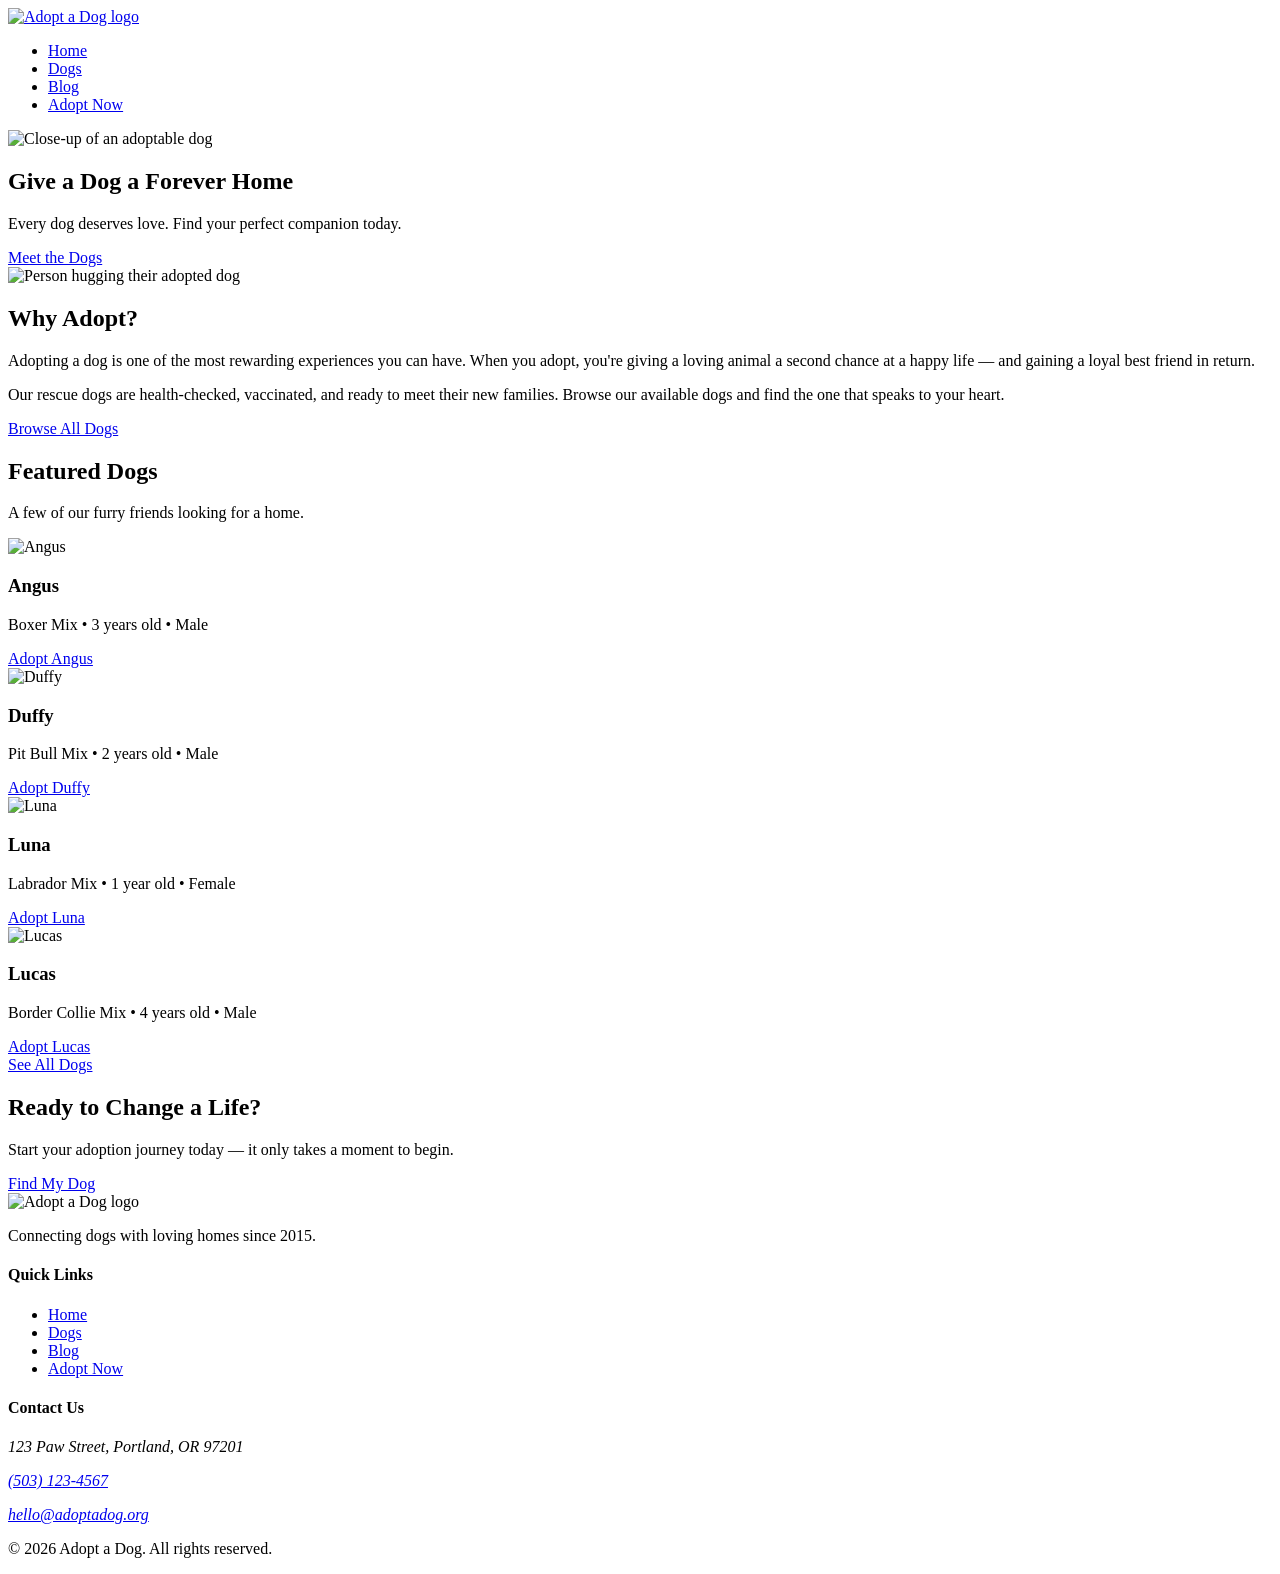
==== index.html @ b6766a7f "HW1" ====
<!DOCTYPE html>
<html lang="en">
  <head>
    <meta charset="UTF-8" />
    <meta name="viewport" content="width=device-width, initial-scale=1.0" />
    <title>Adopt a Dog</title>
    <link rel="stylesheet" href="css/style.css" />
  </head>
  <body>

    <!-- ===================== HEADER / NAV ===================== -->
    <header class="site-header">
      <div class="container header-inner">
        <a href="index.html" class="logo">
          <img src="images/adoptadog-logo.svg" alt="Adopt a Dog logo" />
        </a>
        <nav class="main-nav">
          <ul>
            <li><a href="index.html">Home</a></li>
            <li><a href="dogs.html">Dogs</a></li>
            <li><a href="blog.html">Blog</a></li>
            <li><a href="checkout.html" class="nav-btn">Adopt Now</a></li>
          </ul>
        </nav>
      </div>
    </header>

    <main>

      <!-- ===================== HERO ===================== -->
      <section class="hero">
        <img
          src="images/header-image.jpg"
          alt="Close-up of an adoptable dog"
          class="hero-image"
        />
        <div class="hero-overlay">
          <h1>Give a Dog a Forever Home</h1>
          <p>Every dog deserves love. Find your perfect companion today.</p>
          <a href="dogs.html" class="btn">Meet the Dogs</a>
        </div>
      </section>

      <!-- ===================== INTRO ===================== -->
      <section class="intro container">
        <div class="intro-image">
          <img src="images/home-intro.jpg" alt="Person hugging their adopted dog" />
        </div>
        <div class="intro-text">
          <h2>Why Adopt?</h2>
          <p>
            Adopting a dog is one of the most rewarding experiences you can have.
            When you adopt, you're giving a loving animal a second chance at a
            happy life — and gaining a loyal best friend in return.
          </p>
          <p>
            Our rescue dogs are health-checked, vaccinated, and ready to meet
            their new families. Browse our available dogs and find the one that
            speaks to your heart.
          </p>
          <a href="dogs.html" class="btn">Browse All Dogs</a>
        </div>
      </section>

      <!-- ===================== FEATURED DOGS ===================== -->
      <section class="featured-dogs">
        <div class="container">
          <h2>Featured Dogs</h2>
          <p class="section-sub">A few of our furry friends looking for a home.</p>
          <div class="dog-grid">

            <article class="dog-card">
              <img src="images/angus-card.jpg" alt="Angus" />
              <div class="dog-card-body">
                <h3>Angus</h3>
                <p class="breed">Boxer Mix &bull; 3 years old &bull; Male</p>
                <a href="checkout.html" class="btn btn-sm">Adopt Angus</a>
              </div>
            </article>

            <article class="dog-card">
              <img src="images/duffy-card.jpg" alt="Duffy" />
              <div class="dog-card-body">
                <h3>Duffy</h3>
                <p class="breed">Pit Bull Mix &bull; 2 years old &bull; Male</p>
                <a href="checkout.html" class="btn btn-sm">Adopt Duffy</a>
              </div>
            </article>

            <article class="dog-card">
              <img src="images/luna-card.jpg" alt="Luna" />
              <div class="dog-card-body">
                <h3>Luna</h3>
                <p class="breed">Labrador Mix &bull; 1 year old &bull; Female</p>
                <a href="checkout.html" class="btn btn-sm">Adopt Luna</a>
              </div>
            </article>

            <article class="dog-card">
              <img src="images/lucas-card.jpg" alt="Lucas" />
              <div class="dog-card-body">
                <h3>Lucas</h3>
                <p class="breed">Border Collie Mix &bull; 4 years old &bull; Male</p>
                <a href="checkout.html" class="btn btn-sm">Adopt Lucas</a>
              </div>
            </article>

          </div>
          <div class="section-cta">
            <a href="dogs.html" class="btn">See All Dogs</a>
          </div>
        </div>
      </section>

      <!-- ===================== CALL TO ACTION ===================== -->
      <section class="cta-banner">
        <div class="container">
          <h2>Ready to Change a Life?</h2>
          <p>Start your adoption journey today — it only takes a moment to begin.</p>
          <a href="dogs.html" class="btn btn-light">Find My Dog</a>
        </div>
      </section>

    </main>

    <!-- ===================== FOOTER ===================== -->
    <footer class="site-footer">
      <div class="container footer-inner">
        <div class="footer-brand">
          <img src="images/adoptadog-logo.svg" alt="Adopt a Dog logo" />
          <p>Connecting dogs with loving homes since 2015.</p>
        </div>
        <nav class="footer-nav">
          <h4>Quick Links</h4>
          <ul>
            <li><a href="index.html">Home</a></li>
            <li><a href="dogs.html">Dogs</a></li>
            <li><a href="blog.html">Blog</a></li>
            <li><a href="checkout.html">Adopt Now</a></li>
          </ul>
        </nav>
        <div class="footer-contact">
          <h4>Contact Us</h4>
          <address>
            <p>123 Paw Street, Portland, OR 97201</p>
            <p><a href="tel:+15031234567">(503) 123-4567</a></p>
            <p><a href="mailto:hello@adoptadog.org">hello@adoptadog.org</a></p>
          </address>
        </div>
      </div>
      <p class="footer-copy">&copy; 2026 Adopt a Dog. All rights reserved.</p>
    </footer>

  </body>
</html>
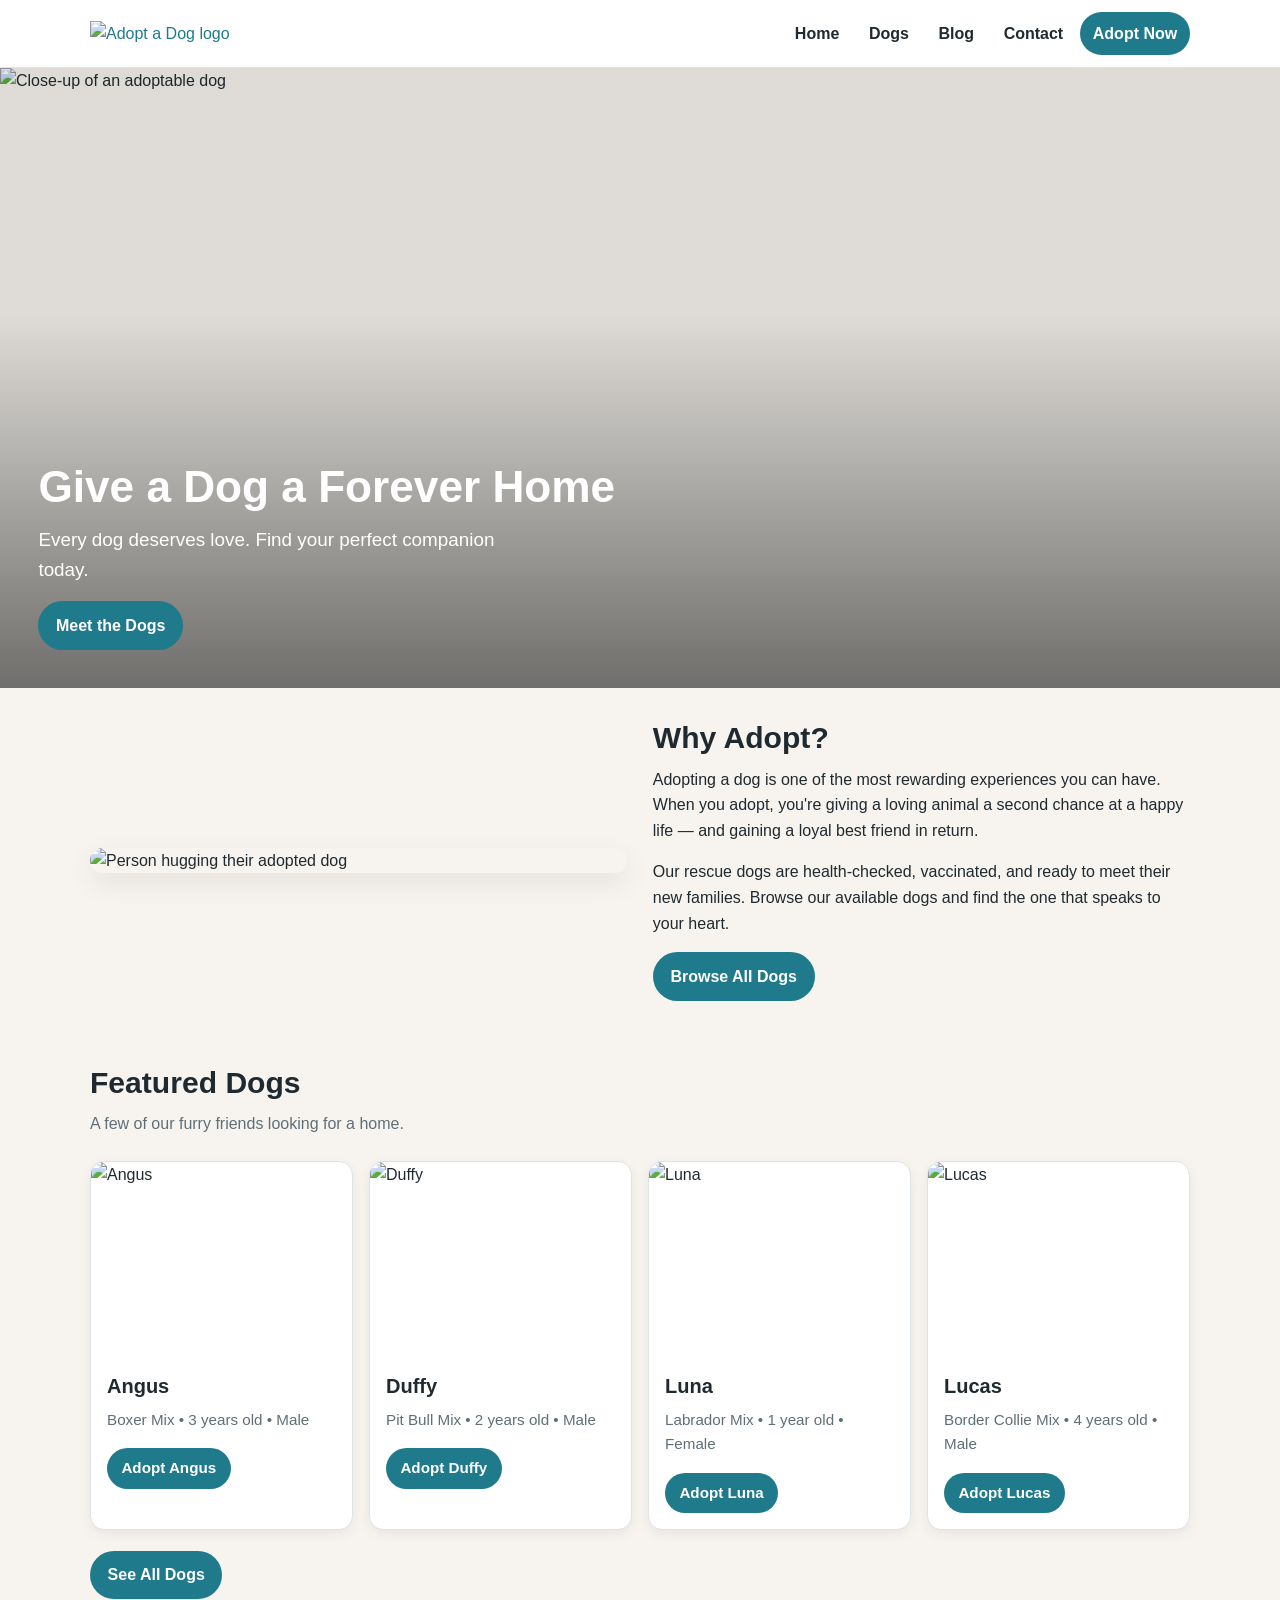
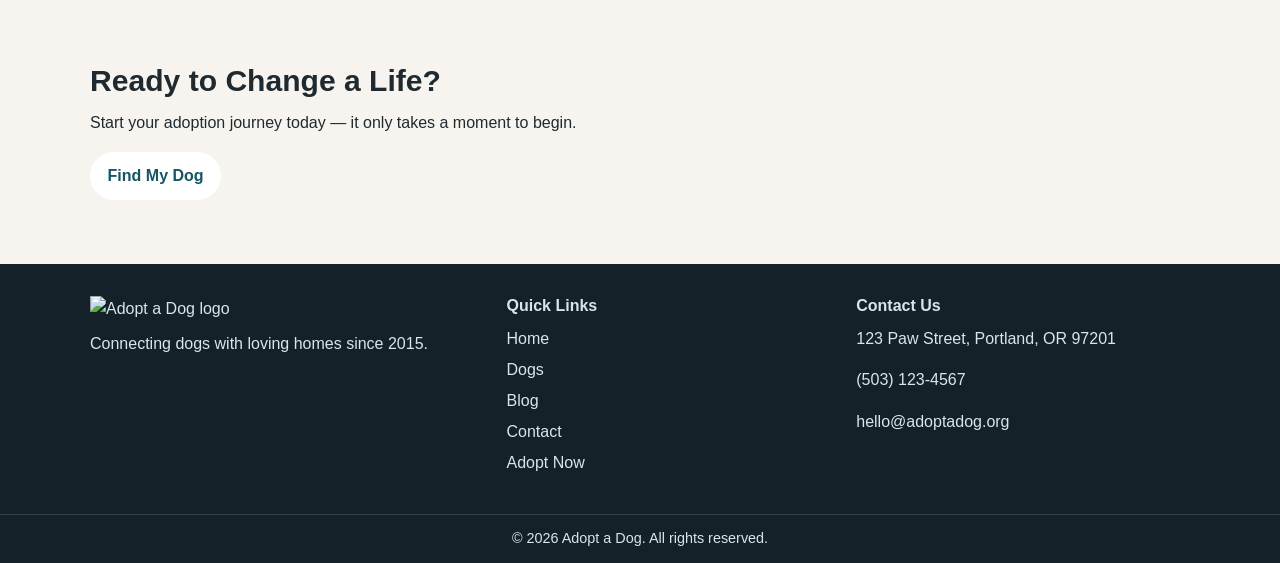
==== commit 66ffa53a: "HW4" ====
--- a/index.html
+++ b/index.html
@@ -19,6 +19,7 @@
             <li><a href="index.html">Home</a></li>
             <li><a href="dogs.html">Dogs</a></li>
             <li><a href="blog.html">Blog</a></li>
+            <li><a href="contact.html">Contact</a></li>
             <li><a href="checkout.html" class="nav-btn">Adopt Now</a></li>
           </ul>
         </nav>
@@ -136,6 +137,7 @@
             <li><a href="index.html">Home</a></li>
             <li><a href="dogs.html">Dogs</a></li>
             <li><a href="blog.html">Blog</a></li>
+            <li><a href="contact.html">Contact</a></li>
             <li><a href="checkout.html">Adopt Now</a></li>
           </ul>
         </nav>
--- a/css/style.css
+++ b/css/style.css
@@ -0,0 +1,620 @@
+:root {
+  --bg: #f7f4ef;
+  --surface: #ffffff;
+  --surface-soft: #f2ede5;
+  --text: #1f2a30;
+  --muted: #5f6f78;
+  --brand: #1f7a8c;
+  --brand-dark: #165563;
+  --line: #dde4e7;
+  --radius: 14px;
+  --shadow: 0 10px 28px rgba(0, 0, 0, 0.08);
+}
+
+* {
+  box-sizing: border-box;
+}
+
+html {
+  font-size: 16px;
+}
+
+body {
+  margin: 0;
+  font-family: "Segoe UI", Tahoma, Geneva, Verdana, sans-serif;
+  color: var(--text);
+  background: var(--bg);
+  line-height: 1.6;
+}
+
+img {
+  display: block;
+  max-width: 100%;
+  height: auto;
+}
+
+a {
+  color: var(--brand);
+  text-decoration: none;
+}
+
+a:hover,
+a:focus-visible {
+  text-decoration: underline;
+}
+
+.container {
+  width: min(1100px, 92%);
+  margin: 0 auto;
+}
+
+h1,
+h2,
+h3,
+h4 {
+  margin: 0 0 0.65rem;
+  line-height: 1.2;
+}
+
+h1 {
+  font-size: clamp(1.9rem, 2.2vw + 1rem, 3rem);
+}
+
+h2 {
+  font-size: clamp(1.45rem, 1.1vw + 1rem, 2.1rem);
+}
+
+h3 {
+  font-size: 1.25rem;
+}
+
+p {
+  margin: 0 0 1rem;
+}
+
+ul,
+ol {
+  margin: 0 0 1rem 1.2rem;
+  padding: 0;
+}
+
+/* Header */
+.site-header {
+  background: var(--surface);
+  border-bottom: 1px solid var(--line);
+  position: sticky;
+  top: 0;
+  z-index: 10;
+}
+
+.header-inner {
+  display: flex;
+  align-items: center;
+  justify-content: space-between;
+  gap: 1rem;
+  padding: 0.75rem 0;
+}
+
+.logo img {
+  width: 170px;
+}
+
+.main-nav ul {
+  list-style: none;
+  display: flex;
+  gap: 0.25rem;
+  margin: 0;
+}
+
+.main-nav a {
+  display: inline-block;
+  color: var(--text);
+  font-weight: 600;
+  padding: 0.55rem 0.8rem;
+  border-radius: 999px;
+}
+
+.main-nav a:hover,
+.main-nav a:focus-visible {
+  text-decoration: none;
+  background: #edf5f7;
+}
+
+.main-nav .nav-btn {
+  color: #fff;
+  background: var(--brand);
+}
+
+.main-nav .nav-btn:hover,
+.main-nav .nav-btn:focus-visible {
+  background: var(--brand-dark);
+}
+
+/* Buttons */
+.btn {
+  display: inline-block;
+  background: var(--brand);
+  color: #fff;
+  font-weight: 700;
+  border: 0;
+  border-radius: 999px;
+  padding: 0.72rem 1.1rem;
+  cursor: pointer;
+  text-decoration: none;
+}
+
+.btn:hover,
+.btn:focus-visible {
+  background: var(--brand-dark);
+  text-decoration: none;
+}
+
+.btn-sm {
+  padding: 0.5rem 0.9rem;
+  font-size: 0.95rem;
+}
+
+.btn-light {
+  background: #fff;
+  color: var(--brand-dark);
+}
+
+.btn-light:hover,
+.btn-light:focus-visible {
+  background: #f2f7f8;
+}
+
+.btn-outline {
+  background: transparent;
+  color: var(--brand);
+  border: 2px solid var(--brand);
+}
+
+.btn-outline:hover,
+.btn-outline:focus-visible {
+  color: #fff;
+  background: var(--brand);
+}
+
+/* Home Hero */
+.hero {
+  position: relative;
+  min-height: min(78vh, 620px);
+}
+
+.hero-image {
+  width: 100%;
+  height: min(78vh, 620px);
+  object-fit: cover;
+}
+
+.hero-overlay {
+  position: absolute;
+  inset: 0;
+  display: flex;
+  flex-direction: column;
+  justify-content: flex-end;
+  align-items: flex-start;
+  padding: clamp(1.2rem, 3vw, 3rem);
+  color: #fff;
+  background: linear-gradient(to top, rgba(0, 0, 0, 0.55), rgba(0, 0, 0, 0.1) 60%);
+}
+
+.hero-overlay p {
+  font-size: clamp(1rem, 0.35vw + 0.9rem, 1.2rem);
+  max-width: 48ch;
+}
+
+/* Shared Sections */
+.intro,
+.featured-dogs,
+.cta-banner,
+.all-dogs,
+.blog-section,
+.dog-profile,
+.adoption-form-section,
+.more-dogs {
+  padding: clamp(2rem, 2.5vw, 4rem) 0;
+}
+
+.intro {
+  display: grid;
+  grid-template-columns: 1fr 1fr;
+  gap: clamp(1rem, 2vw, 2.4rem);
+  align-items: center;
+}
+
+.intro-image img {
+  border-radius: var(--radius);
+  box-shadow: var(--shadow);
+}
+
+.section-sub {
+  color: var(--muted);
+  margin-bottom: 1.5rem;
+}
+
+.section-cta {
+  margin-top: 1.3rem;
+}
+
+.page-hero {
+  background: linear-gradient(135deg, #e5f2f5, #eef6f8);
+  border-bottom: 1px solid var(--line);
+  padding: 2.2rem 0;
+}
+
+.page-hero p {
+  max-width: 60ch;
+  color: var(--muted);
+}
+
+/* Cards */
+.dog-grid {
+  display: grid;
+  gap: 1rem;
+  grid-template-columns: repeat(auto-fit, minmax(220px, 1fr));
+}
+
+.dog-card {
+  background: var(--surface);
+  border: 1px solid var(--line);
+  border-radius: var(--radius);
+  overflow: hidden;
+  box-shadow: 0 4px 12px rgba(0, 0, 0, 0.06);
+}
+
+.dog-card img {
+  width: 100%;
+  aspect-ratio: 4 / 3;
+  object-fit: cover;
+}
+
+.dog-card-body {
+  padding: 1rem;
+}
+
+.breed {
+  color: var(--muted);
+  font-size: 0.95rem;
+}
+
+.dog-desc {
+  font-size: 0.96rem;
+}
+
+/* Filter Bar */
+.filter-bar {
+  border-bottom: 1px solid var(--line);
+  background: var(--surface);
+}
+
+.filter-form {
+  display: grid;
+  gap: 0.7rem;
+  grid-template-columns: repeat(3, minmax(140px, 1fr)) auto;
+  padding: 1rem 0;
+  align-items: end;
+}
+
+.filter-form label {
+  display: block;
+  margin-bottom: 0.35rem;
+  font-size: 0.92rem;
+  font-weight: 600;
+}
+
+.filter-form select {
+  width: 100%;
+}
+
+/* Blog */
+.blog-grid {
+  display: grid;
+  gap: 1rem;
+  grid-template-columns: repeat(2, minmax(250px, 1fr));
+}
+
+.blog-post {
+  background: var(--surface);
+  border: 1px solid var(--line);
+  border-radius: var(--radius);
+  overflow: hidden;
+}
+
+.blog-post--featured {
+  display: grid;
+  gap: 0;
+  grid-template-columns: 1.2fr 1fr;
+  margin-bottom: 1rem;
+}
+
+.blog-post-image img {
+  width: 100%;
+  height: 100%;
+  object-fit: cover;
+}
+
+.blog-post-content {
+  padding: 1rem 1.1rem;
+}
+
+.blog-tag {
+  display: inline-block;
+  font-size: 0.8rem;
+  color: var(--brand-dark);
+  background: #dceef2;
+  border-radius: 999px;
+  padding: 0.2rem 0.65rem;
+  margin-bottom: 0.55rem;
+}
+
+.blog-meta {
+  color: var(--muted);
+  font-size: 0.9rem;
+}
+
+.blog-post-content h2 {
+  font-size: 1.25rem;
+}
+
+/* Profile and Form */
+.dog-profile {
+  display: grid;
+  grid-template-columns: minmax(280px, 1fr) 1.2fr;
+  gap: 1.3rem;
+  align-items: start;
+}
+
+.dog-profile-image img {
+  border-radius: var(--radius);
+  box-shadow: var(--shadow);
+}
+
+.dog-stats {
+  display: grid;
+  grid-template-columns: max-content 1fr;
+  gap: 0.4rem 1rem;
+  background: var(--surface-soft);
+  border: 1px solid var(--line);
+  border-radius: var(--radius);
+  padding: 1rem;
+  margin-bottom: 1rem;
+}
+
+.dog-stats dt {
+  font-weight: 700;
+}
+
+.dog-stats dd {
+  margin: 0;
+}
+
+.temperament-list {
+  columns: 2;
+}
+
+.adoption-form-section {
+  background: #edf3f5;
+  border-top: 1px solid var(--line);
+  border-bottom: 1px solid var(--line);
+}
+
+.adoption-form {
+  display: grid;
+  gap: 1rem;
+}
+
+fieldset {
+  border: 1px solid #cfdadd;
+  background: var(--surface);
+  border-radius: 12px;
+  padding: 1rem;
+}
+
+legend {
+  font-weight: 700;
+  padding: 0 0.4rem;
+}
+
+.form-group {
+  margin-bottom: 0.85rem;
+}
+
+.form-group:last-child {
+  margin-bottom: 0;
+}
+
+label {
+  display: block;
+  font-weight: 600;
+  margin-bottom: 0.35rem;
+}
+
+input,
+select,
+textarea,
+button {
+  font: inherit;
+}
+
+input,
+select,
+textarea {
+  width: 100%;
+  padding: 0.65rem 0.7rem;
+  border-radius: 8px;
+  border: 1px solid #b9c8ce;
+  background: #fff;
+}
+
+input:focus-visible,
+select:focus-visible,
+textarea:focus-visible,
+button:focus-visible,
+a:focus-visible {
+  outline: 3px solid rgba(31, 122, 140, 0.3);
+  outline-offset: 1px;
+}
+
+.form-actions {
+  display: flex;
+  flex-wrap: wrap;
+  gap: 0.65rem;
+}
+
+/* Contact Page */
+.contact-section {
+  padding: clamp(2rem, 2.5vw, 4rem) 0;
+}
+
+.contact-layout {
+  display: grid;
+  grid-template-columns: minmax(240px, 0.9fr) 1.3fr;
+  gap: 1rem;
+  align-items: start;
+}
+
+.contact-details {
+  background: var(--surface-soft);
+  border: 1px solid var(--line);
+  border-radius: var(--radius);
+  padding: 1rem;
+}
+
+.contact-list {
+  margin: 0;
+  padding-left: 1rem;
+}
+
+.contact-list li {
+  margin-bottom: 0.55rem;
+}
+
+.contact-form {
+  display: grid;
+  gap: 1rem;
+}
+
+.field-label {
+  margin: 0 0 0.4rem;
+  font-weight: 600;
+}
+
+.inline-options {
+  display: flex;
+  flex-wrap: wrap;
+  gap: 0.75rem 1.2rem;
+  margin-bottom: 1rem;
+}
+
+.inline-options label,
+.checkbox-group label {
+  display: inline-flex;
+  gap: 0.45rem;
+  align-items: center;
+  font-weight: 500;
+}
+
+.inline-options input,
+.checkbox-group input {
+  width: auto;
+}
+
+/* Footer */
+.site-footer {
+  background: #142128;
+  color: #d9e5ea;
+  margin-top: 2rem;
+}
+
+.footer-inner {
+  display: grid;
+  gap: 1rem;
+  grid-template-columns: 1.2fr 1fr 1fr;
+  padding: 2rem 0;
+}
+
+.footer-brand img {
+  width: 180px;
+  margin-bottom: 0.6rem;
+}
+
+.site-footer a {
+  color: #d9e5ea;
+}
+
+.footer-nav ul {
+  list-style: none;
+  margin: 0;
+}
+
+.footer-nav li {
+  margin-bottom: 0.35rem;
+}
+
+.footer-contact address {
+  font-style: normal;
+}
+
+.footer-copy {
+  margin: 0;
+  text-align: center;
+  padding: 0.8rem;
+  border-top: 1px solid rgba(255, 255, 255, 0.14);
+  font-size: 0.9rem;
+}
+
+/* Responsive Foundations */
+@media (max-width: 1000px) {
+  .header-inner {
+    flex-wrap: wrap;
+  }
+
+  .main-nav ul {
+    flex-wrap: wrap;
+    justify-content: flex-end;
+  }
+
+  .blog-post--featured {
+    grid-template-columns: 1fr;
+  }
+
+  .dog-profile {
+    grid-template-columns: 1fr;
+  }
+
+  .footer-inner {
+    grid-template-columns: repeat(2, minmax(220px, 1fr));
+  }
+}
+
+@media (max-width: 760px) {
+  .intro {
+    grid-template-columns: 1fr;
+  }
+
+  .filter-form {
+    grid-template-columns: 1fr;
+  }
+
+  .blog-grid {
+    grid-template-columns: 1fr;
+  }
+
+  .temperament-list {
+    columns: 1;
+  }
+
+  .footer-inner {
+    grid-template-columns: 1fr;
+  }
+
+  .main-nav ul {
+    justify-content: flex-start;
+  }
+
+  .contact-layout {
+    grid-template-columns: 1fr;
+  }
+}
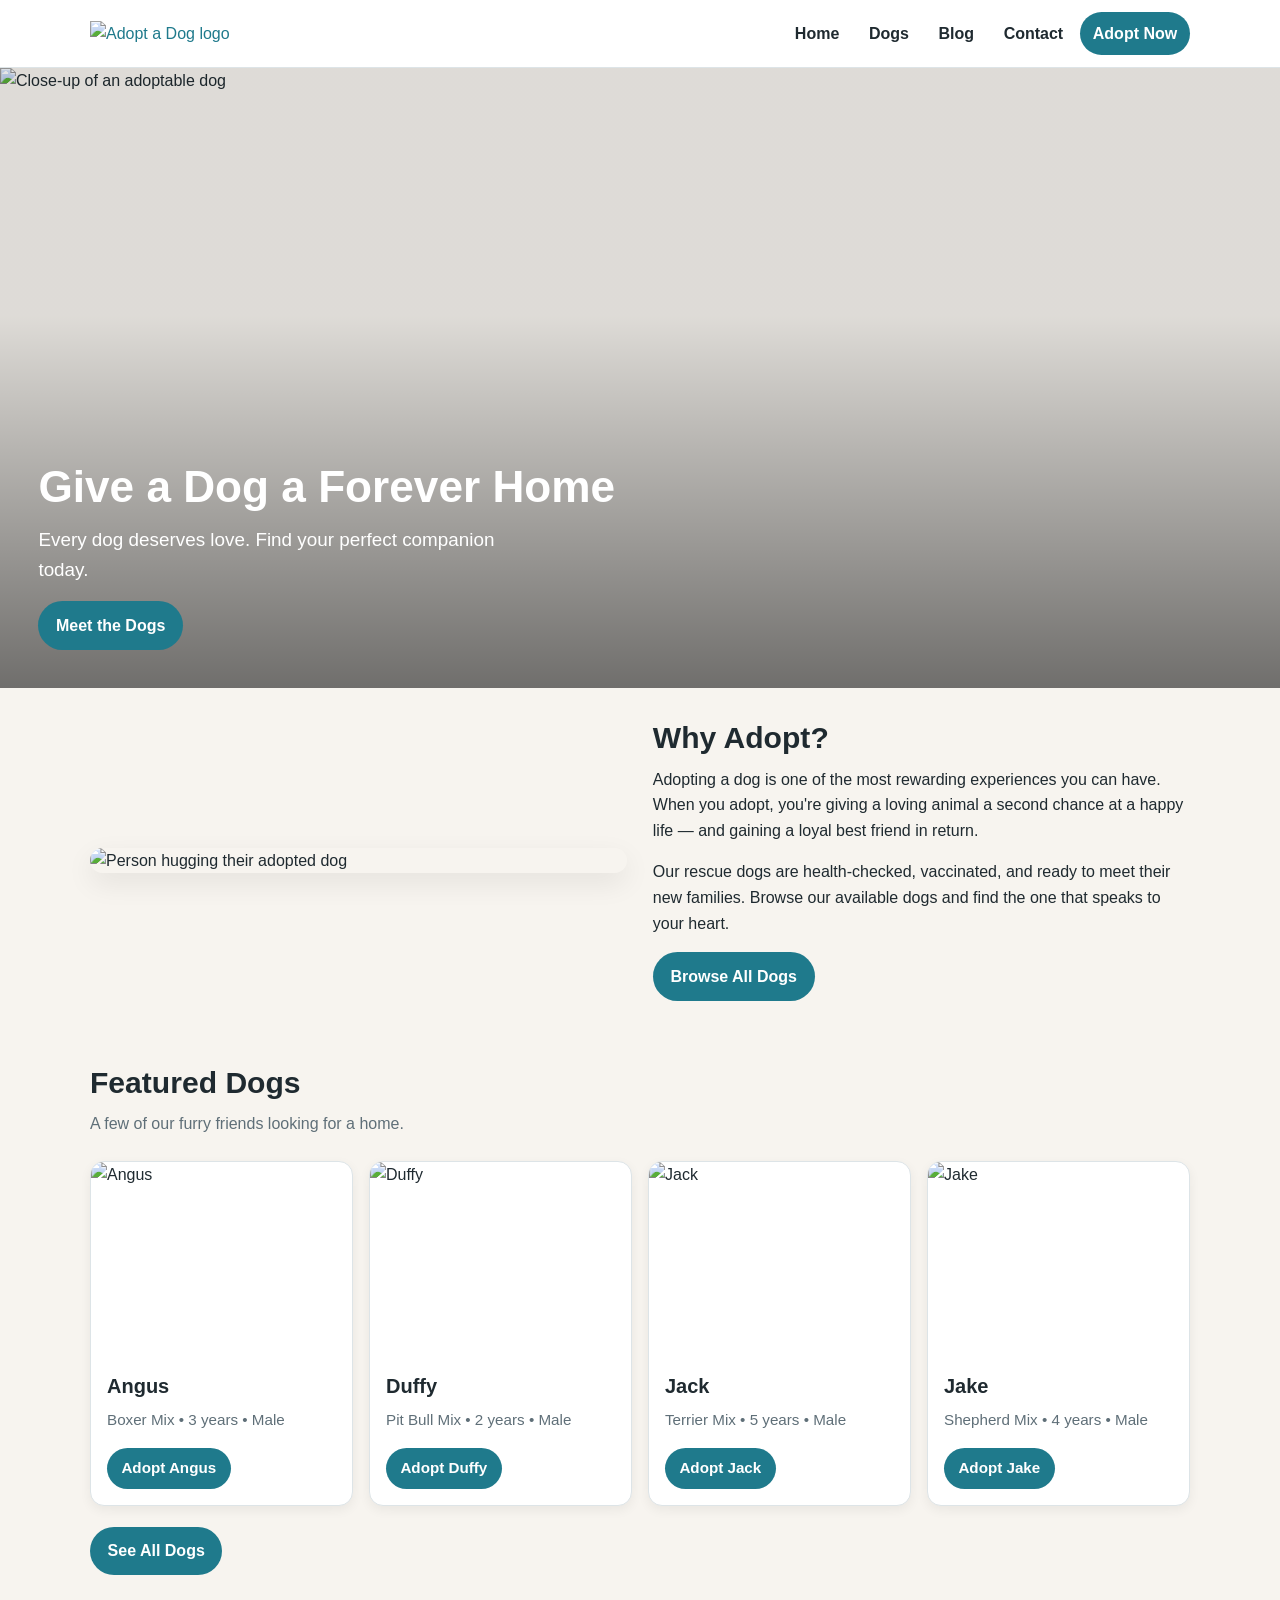
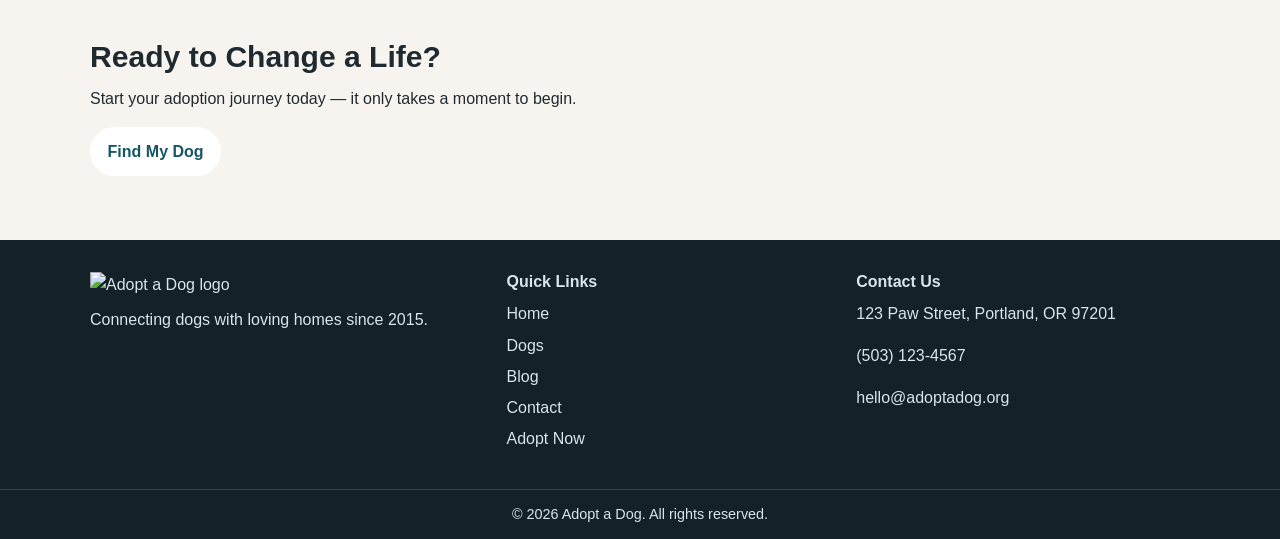
==== commit 1ad1c724: "Refactor blog and dogs to dynamic JS rendering" ====
--- a/index.html
+++ b/index.html
@@ -68,45 +68,7 @@
         <div class="container">
           <h2>Featured Dogs</h2>
           <p class="section-sub">A few of our furry friends looking for a home.</p>
-          <div class="dog-grid">
-
-            <article class="dog-card">
-              <img src="images/angus-card.jpg" alt="Angus" />
-              <div class="dog-card-body">
-                <h3>Angus</h3>
-                <p class="breed">Boxer Mix &bull; 3 years old &bull; Male</p>
-                <a href="checkout.html" class="btn btn-sm">Adopt Angus</a>
-              </div>
-            </article>
-
-            <article class="dog-card">
-              <img src="images/duffy-card.jpg" alt="Duffy" />
-              <div class="dog-card-body">
-                <h3>Duffy</h3>
-                <p class="breed">Pit Bull Mix &bull; 2 years old &bull; Male</p>
-                <a href="checkout.html" class="btn btn-sm">Adopt Duffy</a>
-              </div>
-            </article>
-
-            <article class="dog-card">
-              <img src="images/luna-card.jpg" alt="Luna" />
-              <div class="dog-card-body">
-                <h3>Luna</h3>
-                <p class="breed">Labrador Mix &bull; 1 year old &bull; Female</p>
-                <a href="checkout.html" class="btn btn-sm">Adopt Luna</a>
-              </div>
-            </article>
-
-            <article class="dog-card">
-              <img src="images/lucas-card.jpg" alt="Lucas" />
-              <div class="dog-card-body">
-                <h3>Lucas</h3>
-                <p class="breed">Border Collie Mix &bull; 4 years old &bull; Male</p>
-                <a href="checkout.html" class="btn btn-sm">Adopt Lucas</a>
-              </div>
-            </article>
-
-          </div>
+          <div class="dog-grid" id="home-dog-grid"></div>
           <div class="section-cta">
             <a href="dogs.html" class="btn">See All Dogs</a>
           </div>
@@ -153,5 +115,7 @@
       <p class="footer-copy">&copy; 2026 Adopt a Dog. All rights reserved.</p>
     </footer>
 
+    <script src="js/main.js"></script>
+
   </body>
 </html>
--- a/css/style.css
+++ b/css/style.css
@@ -268,6 +268,7 @@
   width: 100%;
   aspect-ratio: 4 / 3;
   object-fit: cover;
+  cursor: pointer;
 }
 
 .dog-card-body {
